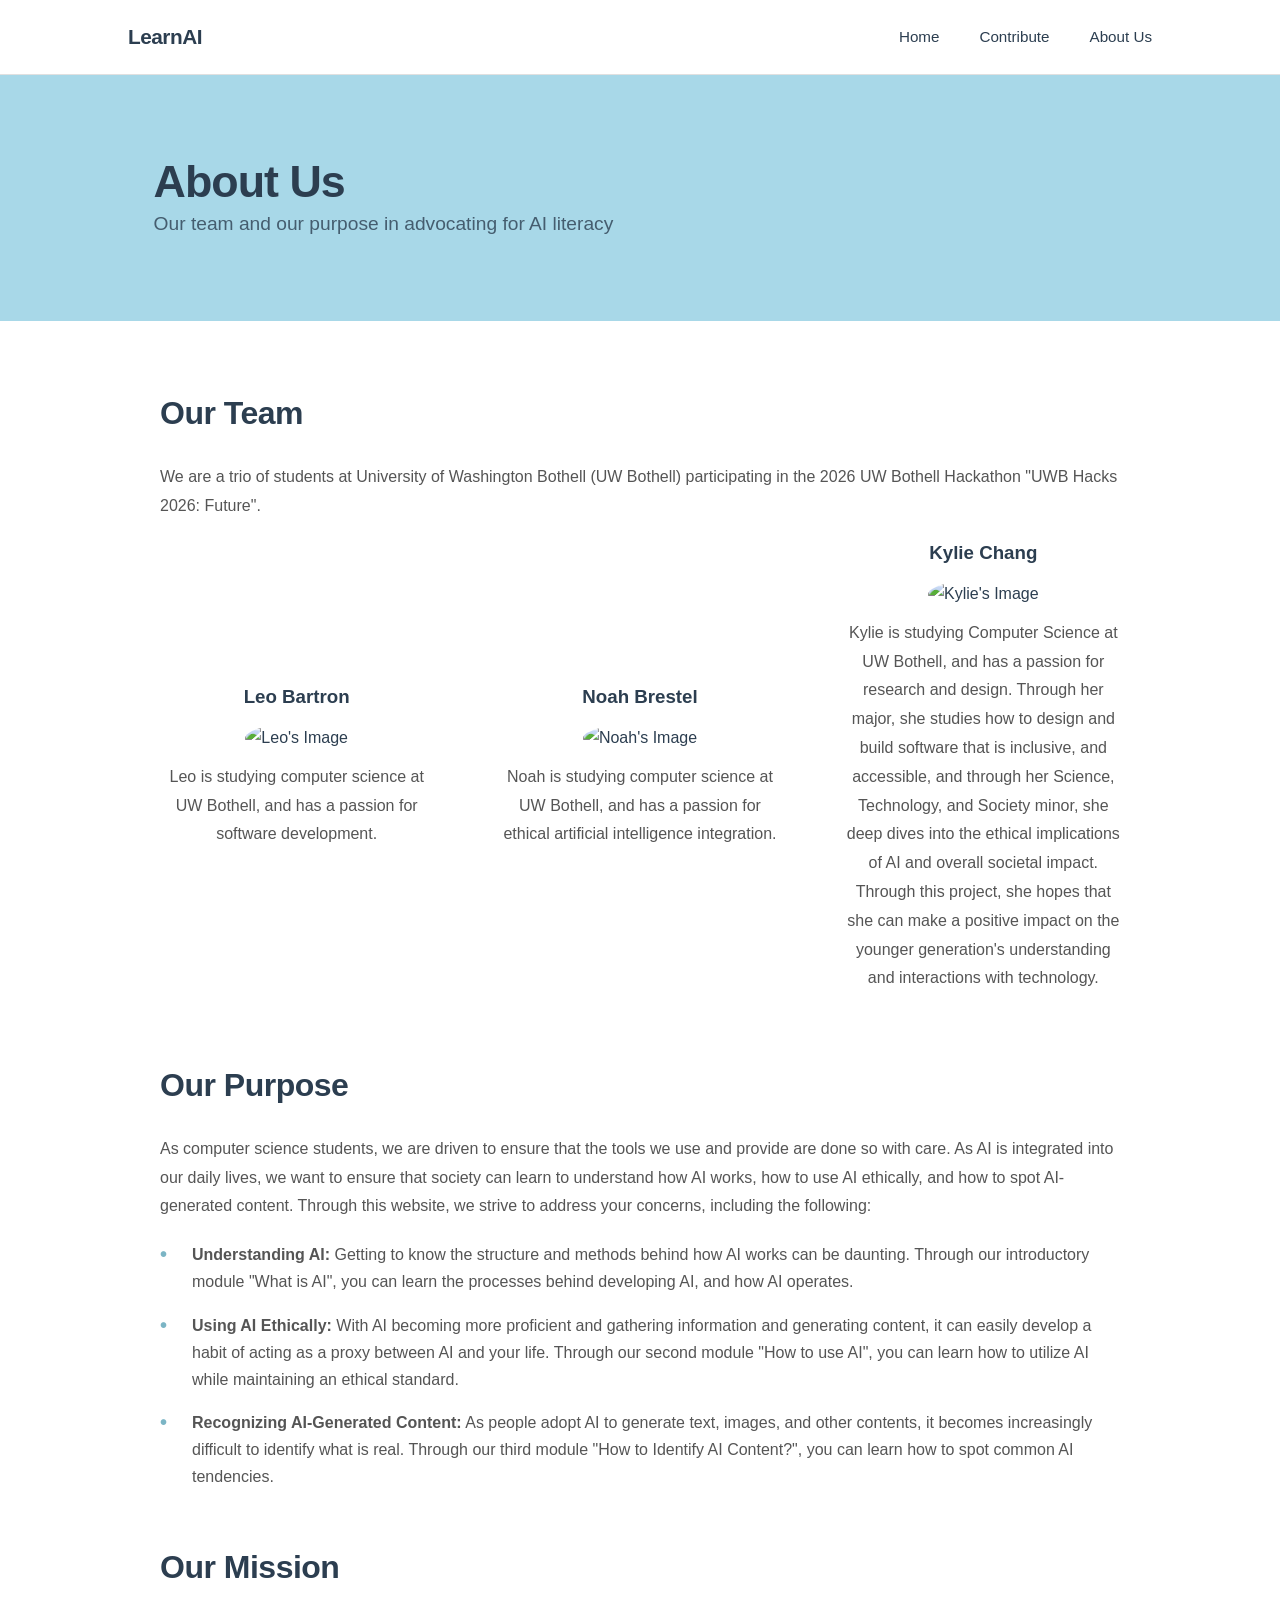
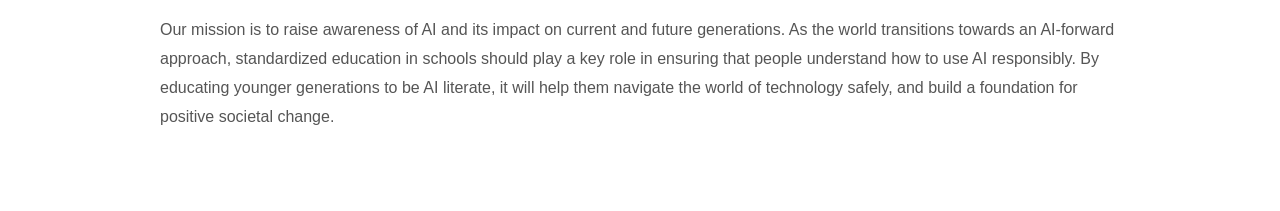
==== aboutus.html @ 5545a510 "set photo back to a circle" ====
<!DOCTYPE html>
<html lang="en">

<head>
    <meta charset="UTF-8">
    <meta name="viewport" content="width=device-width, initial-scale=1.0">
    <title>LearnAI | About Us</title>
    <link rel="icon" type="image/x-icon" href="/images/favicon.ico">
    <link rel="stylesheet" href="styles.css">
</head>

<body>
    <nav class="navbar">
        <div class="nav-content">
            <div class="logo">LearnAI</div>
            <ul class="nav-links">
                <li><a href="index.html">Home</a></li>
                <li><a href="contribute.html">Contribute</a></li>
                <li><a href="aboutus.html">About Us</a></li>
            </ul>
        </div>
    </nav>

    <header class="hero">
        <div class="hero-content">
            <h1>About Us</h1>
            <p>Our team and our purpose in advocating for AI literacy</p>
        </div>
    </header>

    <main class="content-wrapper">
        <article class="article-content">
            <section class="module-section" id="team">
                <h2>Our Team</h2>
                <p>We are a trio of students at University of Washington Bothell (UW Bothell) participating in the 2026
                    UW Bothell Hackathon "UWB Hacks 2026: Future".</p>
                <div class="container">
                    <div class="column">
                        <h3>Leo Bartron</h3>
                        <img src="images/Leo.jpg" alt="Leo's Image" style="border-radius: 50%;">
                        <p>Leo is studying computer science at UW Bothell, and has a passion for software development.
                        </p>
                    </div>
                    <div class="column">
                        <h3>Noah Brestel</h3>
                        <img src="images/Noah.jpg" alt="Noah's Image" style="border-radius: 50%;">
                        <p>Noah is studying computer science at UW Bothell, and has a passion for ethical artificial
                            intelligence integration.</p>
                    </div>
                    <div class="column">
                        <h3>Kylie Chang</h3>
                        <img src="images/Kylie.jpg" alt="Kylie's Image" style="border-radius: 50%;">
                        <p>Kylie is studying Computer Science at UW Bothell, and has a passion for research and design. Through
                            her major, she studies how to design and build software that is inclusive, and accessible, and 
                            through her Science, Technology, and Society minor, she deep dives into the ethical implications of AI
                            and overall societal impact. Through this project, she hopes that she can make a positive impact on
                            the younger generation's understanding and interactions with technology.</p>
                    </div>
                </div>
            </section>

            <section class="module-section" id="purpose">
                <h2>Our Purpose</h2>
                <p>As computer science students, we are driven to ensure that the tools we use and provide are done so
                    with care. As AI is integrated into our daily lives, we want to ensure that society can learn to
                    understand how AI works, how to use AI ethically, and how to spot AI-generated content. Through this
                    website, we strive to address your concerns, including the following:</p>
                <ul class="section-bullets">
                    <li><strong>Understanding AI:</strong> Getting to know the structure and methods behind how AI works
                        can be daunting. Through our introductory module "What is AI", you can learn the processes
                        behind developing AI, and how AI operates.</li>
                    <li><strong>Using AI Ethically:</strong> With AI becoming more proficient and gathering information
                        and generating content, it can easily develop a habit of acting as a proxy between AI and your
                        life. Through our second module "How to use AI", you can learn how to utilize AI while
                        maintaining an ethical standard.</li>
                    <li><strong>Recognizing AI-Generated Content:</strong> As people adopt AI to generate text, images,
                        and other contents, it becomes increasingly difficult to identify what is real. Through our
                        third module "How to Identify AI Content?", you can learn how to spot common AI tendencies.</li>
                </ul>
            </section>

            <section class="module-section" id="mission">
                <h2>Our Mission</h2>
                <p>Our mission is to raise awareness of AI and its impact on current and future generations. As the world transitions 
                    towards an AI-forward approach, standardized education in schools should play a key role in ensuring that people understand how to use AI responsibly. By educating 
                    younger generations to be AI literate, it will help them navigate the world of technology safely, and build a foundation for positive societal change.</p>
            </section>

        </article>
    </main>
</body>

</html>
---- styles.css ----
/* CSS Variables - Color Scheme */
:root {
    --pastel-blue: #a8d8e8;
    --pastel-green: #a8e8d8;
    --pastel-purple: #d4a8e8;
    --vibrant-purple: #c37bdb;
    --white: #ffffff;
    --dark-text: #2c3e50;
    --light-gray: #f5f5f5;
    --border-color: #e0e0e0;
    --accent-blue: #7bb5d1;
    --accent-green: #7bb5c5;
}

/* Global Styles */
* {
    margin: 0;
    padding: 0;
    box-sizing: border-box;
}

html {
    scroll-behavior: smooth;
    font-size: 16px;
}

body {
    font-family: -apple-system, BlinkMacSystemFont, 'Segoe UI', Roboto, 'Helvetica Neue', Arial, sans-serif;
    line-height: 1.7;
    color: var(--dark-text);
    background-color: var(--white);
    min-height: 100vh;
}

/* Navigation Bar */
.navbar {
    background-color: var(--white);
    border-bottom: 1px solid var(--border-color);
    position: sticky;
    top: 0;
    z-index: 100;
}

.nav-content {
    max-width: 100%;
    width: 80%;
    margin: 0 auto;
    padding: 1.2rem 0;
    display: flex;
    justify-content: space-between;
    align-items: center;
    gap: 2rem;
}

.logo {
    font-size: 1.3rem;
    font-weight: 700;
    color: var(--dark-text);
    letter-spacing: -0.5px;
    white-space: nowrap;
    flex-shrink: 0;
}

.nav-links {
    display: flex;
    list-style: none;
    gap: 2.5rem;
    flex-wrap: wrap;
    justify-content: flex-end;
}

.nav-links a {
    text-decoration: none;
    color: var(--dark-text);
    font-weight: 500;
    font-size: 0.95rem;
    transition: color 0.2s ease;
    padding-bottom: 0.5rem;
}

.nav-links a:hover,
.nav-links a:focus {
    color: var(--accent-blue);
    outline: none;
}

.nav-links a.active {
    color: var(--accent-blue);
    /*border-bottom: 2px solid var(--accent-blue);*/
}

/* Hero Section */
.hero {
    background-color: var(--pastel-blue);
    padding: 5rem 12%;
    text-align: left;
    width: 100%;
}

.hero-content h1 {
    font-size: 2.8rem;
    font-weight: 700;
    letter-spacing: -1px;
    line-height: 1.2;
}

.hero-content p {
    font-size: 1.2rem;
    color: rgba(44, 62, 80, 0.8);
    max-width: 600px;
}

.module-hero {
    background-color: var(--pastel-blue);
    padding: 6rem 14rem;
    width: 100%;
    margin: 0 auto;
}

.module-hero-content {
    max-width: 100%;
    text-align: left;
}

.module-hero-content h1 {
    font-size: 2.5rem;
    margin-bottom: 0.5rem;
    font-weight: 700;
    letter-spacing: -1px;
}

.module-hero-content p {
    font-size: 1.1rem;
    color: rgba(44, 62, 80, 0.8);
}

/* Content Wrapper */
.content-wrapper {
    max-width: 100%;
    width: 80%;
    margin: 0 auto;
    padding: 2rem;
}

.article-content {
    line-height: 1.8;
}

/* Module Sections */
.module-section {
    margin-bottom: 3rem;
}

.module-section h2 {
    font-size: 2rem;
    margin-bottom: 1.25rem;
    margin-top: 2rem;
    font-weight: 700;
    color: var(--dark-text);
    letter-spacing: -0.5px;
}

.module-section p {
    font-size: 1rem;
    color: #555;
    margin-bottom: 1rem;
}

.subsection-title {
    font-size: 1.3rem;
    font-weight: 600;
    margin-top: 1.5rem;
    margin-bottom: 1rem;
    color: var(--dark-text);
}

/* Bullet Lists */
.section-bullets {
    list-style: none;
    margin: 1.25rem 0;
    padding-left: 0;
}

.section-bullets li {
    margin-bottom: 1rem;
    padding-left: 2rem;
    position: relative;
    color: #555;
    line-height: 1.7;
}

.section-bullets li::before {
    content: "•";
    position: absolute;
    left: 0;
    top: 0.2rem;
    color: var(--accent-green);
    font-weight: bold;
    font-size: 1.25rem;
    line-height: 1;
}

/* Landing Page - Introduction Section */
.introduction-section {
    margin-bottom: 2rem;
}

.introduction-section h2 {
    font-size: 2rem;
    font-weight: 700;
}

/* Landing Page - Modules Section */
.modules-section {
    margin-bottom: 2rem;
}

.modules-section h2 {
    font-size: 2rem;
    margin-bottom: 2rem;
    font-weight: 700;
}

.module-table {
    border: none;
    border-radius: 0;
    overflow: visible;
    display: flex;
    flex-direction: column;
    gap: 1rem;
}

.module-row {
    border-bottom: none;
    border: 1px solid var(--border-color);
    border-radius: 4px;
    overflow: hidden;
}

.module-row:last-child {
    border-bottom: 1px solid var(--border-color);
}

.module-toggle {
    width: 100%;
    padding: 1.5rem 2rem;
    background-color: var(--white);
    border: none;
    cursor: pointer;
    display: flex;
    justify-content: space-between;
    align-items: center;
    transition: background-color 0.2s ease;
    font-size: 1rem;
    text-align: left;
}

.module-toggle:hover {
    background-color: var(--light-gray);
}

.module-toggle:focus {
    outline: 2px solid var(--accent-blue);
    outline-offset: -2px;
}

.module-title {
    color: var(--dark-text);
    font-size: 1.25rem;
    font-weight: 600;
    text-decoration: none;
    transition: color 0.2s ease;
}

.module-toggle:hover .module-title {
    color: var(--accent-blue);
}

.module-toggle:focus .module-title {
    color: var(--accent-blue);
}

.toggle-icon {
    font-size: 1.5rem;
    font-weight: bold;
    color: var(--accent-blue);
    flex-shrink: 0;
    margin-left: 1rem;
}

.module-content {
    max-height: 0;
    overflow: hidden;
    transition: max-height 0.3s ease;
    background-color: var(--light-gray);
}

.module-content.active {
    max-height: 300px;
    padding: 1.5rem 2rem;
}

.module-content ul {
    list-style: none;
    padding-left: 0;
    margin: 0;
}

.module-content li {
    margin-bottom: 0.75rem;
    padding-left: 1.5rem;
    position: relative;
}

.module-content li:before {
    content: "→";
    position: absolute;
    left: 0;
    color: var(--vibrant-purple);
    font-weight: bold;
}

.module-content a {
    color: var(--vibrant-purple);
    text-decoration: none;
    font-weight: 500;
}

.module-content a:hover {
    text-decoration: underline;
}

/* Landing Page - Why Section */
.why-section {
    margin-bottom: 2rem;
}

.why-section h2 {
    font-size: 2rem;
    font-weight: 700;
}


.container {
    display: flex;
    /* For segmenting columns. */
    flex-wrap: wrap;
    /* To accomodate smaller screens. */
    gap: 70px;
    /* Column gap width. */
    align-items: center;
}

.column {
    flex: 1;
    /* Setting indiivudal column width to be equal. */
    min-width: 250px;
    /* Smaller screen threshold. */
    text-align: center;
    /* Centering text in each column. */
}

.column img {
    width: 60%;
    /* Fitting image to prevent overflowing. */
    height: auto;
    /* Free aspect control based on width. */
    margin: 10px;
    /* Reducing cluttering around images. */
}

/* Navigation Section */
.navigation-section {
    display: flex;
    gap: 2rem;
    margin-top: 3rem;
    padding-top: 2rem;
    border-top: 1px solid var(--border-color);
}

.nav-link {
    flex: 1;
    padding: 0.75rem 1.5rem;
    text-decoration: none;
    font-weight: 600;
    border-radius: 4px;
    text-align: center;
    transition: all 0.2s ease;
    display: block;
}

.nav-link.nav-prev,
.nav-link.nav-next {
    background-color: var(--pastel-purple);
    color: var(--dark-text);
    border: 1px solid var(--pastel-purple);
}

.nav-link.nav-prev:hover,
.nav-link.nav-next:hover {
    background-color: var(--pastel-purple);
    color: var(--white);
    opacity: 0.9;
}

/* Knowledge Boxes */
.knowledge-box {
    background-color: var(--light-gray);
    padding: 1.5rem;
    margin-bottom: 1.5rem;
    border-left: 4px solid var(--accent-green);
    border-radius: 2px;
}

.knowledge-box h3 {
    font-size: 1.15rem;
    font-weight: 600;
    margin-bottom: 0.75rem;
    color: var(--dark-text);
}

.knowledge-box p {
    margin-bottom: 1rem;
}

.example-content {
    background-color: var(--white);
    padding: 1.25rem;
    border: 1px solid var(--border-color);
    border-radius: 2px;
    margin: 1rem 0;
    font-style: italic;
    color: #666;
}

/* Footer */
.footer {
    display: none;
}

/* Contact Page Styles */
.contact-box {
    background-color: var(--light-gray);
    padding: 1.5rem;
    margin-bottom: 1.5rem;
    border-left: 4px solid var(--accent-green);
    border-radius: 2px;
}

.contact-box h3 {
    font-size: 1.15rem;
    font-weight: 600;
    margin-bottom: 0.75rem;
    color: var(--dark-text);
}

.contact-box p {
    margin-bottom: 0.5rem;
}

.email-link,
.contact-box a {
    color: var(--accent-blue);
    text-decoration: none;
    font-weight: 500;
    transition: color 0.2s ease;
}

.email-link:hover,
.contact-box a:hover {
    color: var(--accent-green);
    text-decoration: underline;
}

.email-link:focus,
.contact-box a:focus {
    outline: 2px solid var(--accent-blue);
    outline-offset: 2px;
    border-radius: 2px;
}

.faq-item {
    margin-bottom: 2rem;
    padding-bottom: 1.5rem;
    border-bottom: 1px solid var(--border-color);
}

.faq-item:last-child {
    border-bottom: none;
}

.faq-item h3 {
    font-size: 1.1rem;
    font-weight: 600;
    margin-bottom: 0.75rem;
    color: var(--dark-text);
}

/* Responsive Design */
@media (max-width: 1024px) {

    .nav-content,
    .hero,
    .module-hero-content,
    .content-wrapper {
        width: 85%;
    }
}

@media (max-width: 768px) {
    html {
        font-size: 15px;
    }

    .nav-content {
        width: 90%;
        flex-direction: column;
        align-items: flex-start;
        gap: 1rem;
    }

    .nav-links {
        gap: 1.5rem;
        width: 100%;
    }

    .hero {
        width: 90%;
        padding: 3rem 1.5rem;
    }

    .hero-content h1 {
        font-size: 2rem;
    }

    .hero-content p {
        font-size: 1rem;
    }

    .module-hero {
        padding: 3rem 1.5rem;
    }

    .module-hero-content {
        width: 90%;
    }

    .module-hero-content h1 {
        font-size: 1.75rem;
    }

    .module-section h2 {
        font-size: 1.5rem;
    }

    .content-wrapper {
        width: 90%;
        padding: 1.5rem;
    }

    .module-toggle {
        padding: 1.25rem 1.5rem;
    }

    .module-toggle:focus {
        outline-width: 3px;
    }

    .module-content.active {
        max-height: 400px;
        padding: 1rem 1.5rem;
    }

    .navigation-section {
        flex-direction: column;
        gap: 1rem;
    }

    .nav-links a {
        font-size: 0.9rem;
    }
}

@media (max-width: 480px) {
    html {
        font-size: 14px;
    }

    .nav-content {
        width: 95%;
        padding: 1rem 0;
    }

    .logo {
        font-size: 1.1rem;
    }

    .nav-links {
        gap: 0.75rem;
        font-size: 0.85rem;
        flex-direction: column;
        width: 100%;
    }

    .hero {
        width: 95%;
        padding: 2rem 1rem;
    }

    .hero-content h1 {
        font-size: 1.5rem;
    }

    .hero-content p {
        font-size: 0.95rem;
    }

    .module-hero {
        padding: 2rem 1rem;
    }

    .module-hero-content {
        width: 95%;
    }

    .module-hero-content h1 {
        font-size: 1.5rem;
    }

    .module-section h2 {
        font-size: 1.25rem;
    }

    .subsection-title {
        font-size: 1.1rem;
    }

    .content-wrapper {
        width: 95%;
        padding: 1rem;
    }

    .module-toggle {
        padding: 1rem;
        font-size: 0.95rem;
    }

    .module-title {
        font-size: 1rem;
    }

    .toggle-icon {
        font-size: 1.25rem;
    }

    .section-bullets li {
        margin-bottom: 0.75rem;
        padding-left: 1.75rem;
    }

    .nav-link {
        padding: 0.6rem 1rem;
        font-size: 0.9rem;
    }

    .contact-box {
        padding: 1.25rem;
    }

    .faq-item {
        margin-bottom: 1.5rem;
        padding-bottom: 1rem;
    }
}

/* Print Styles */
@media print {

    .navbar,
    .footer,
    .navigation-section {
        display: none;
    }

    body {
        background-color: var(--white);
    }

    .module-section {
        page-break-inside: avoid;
    }

    .knowledge-box {
        page-break-inside: avoid;
    }
}
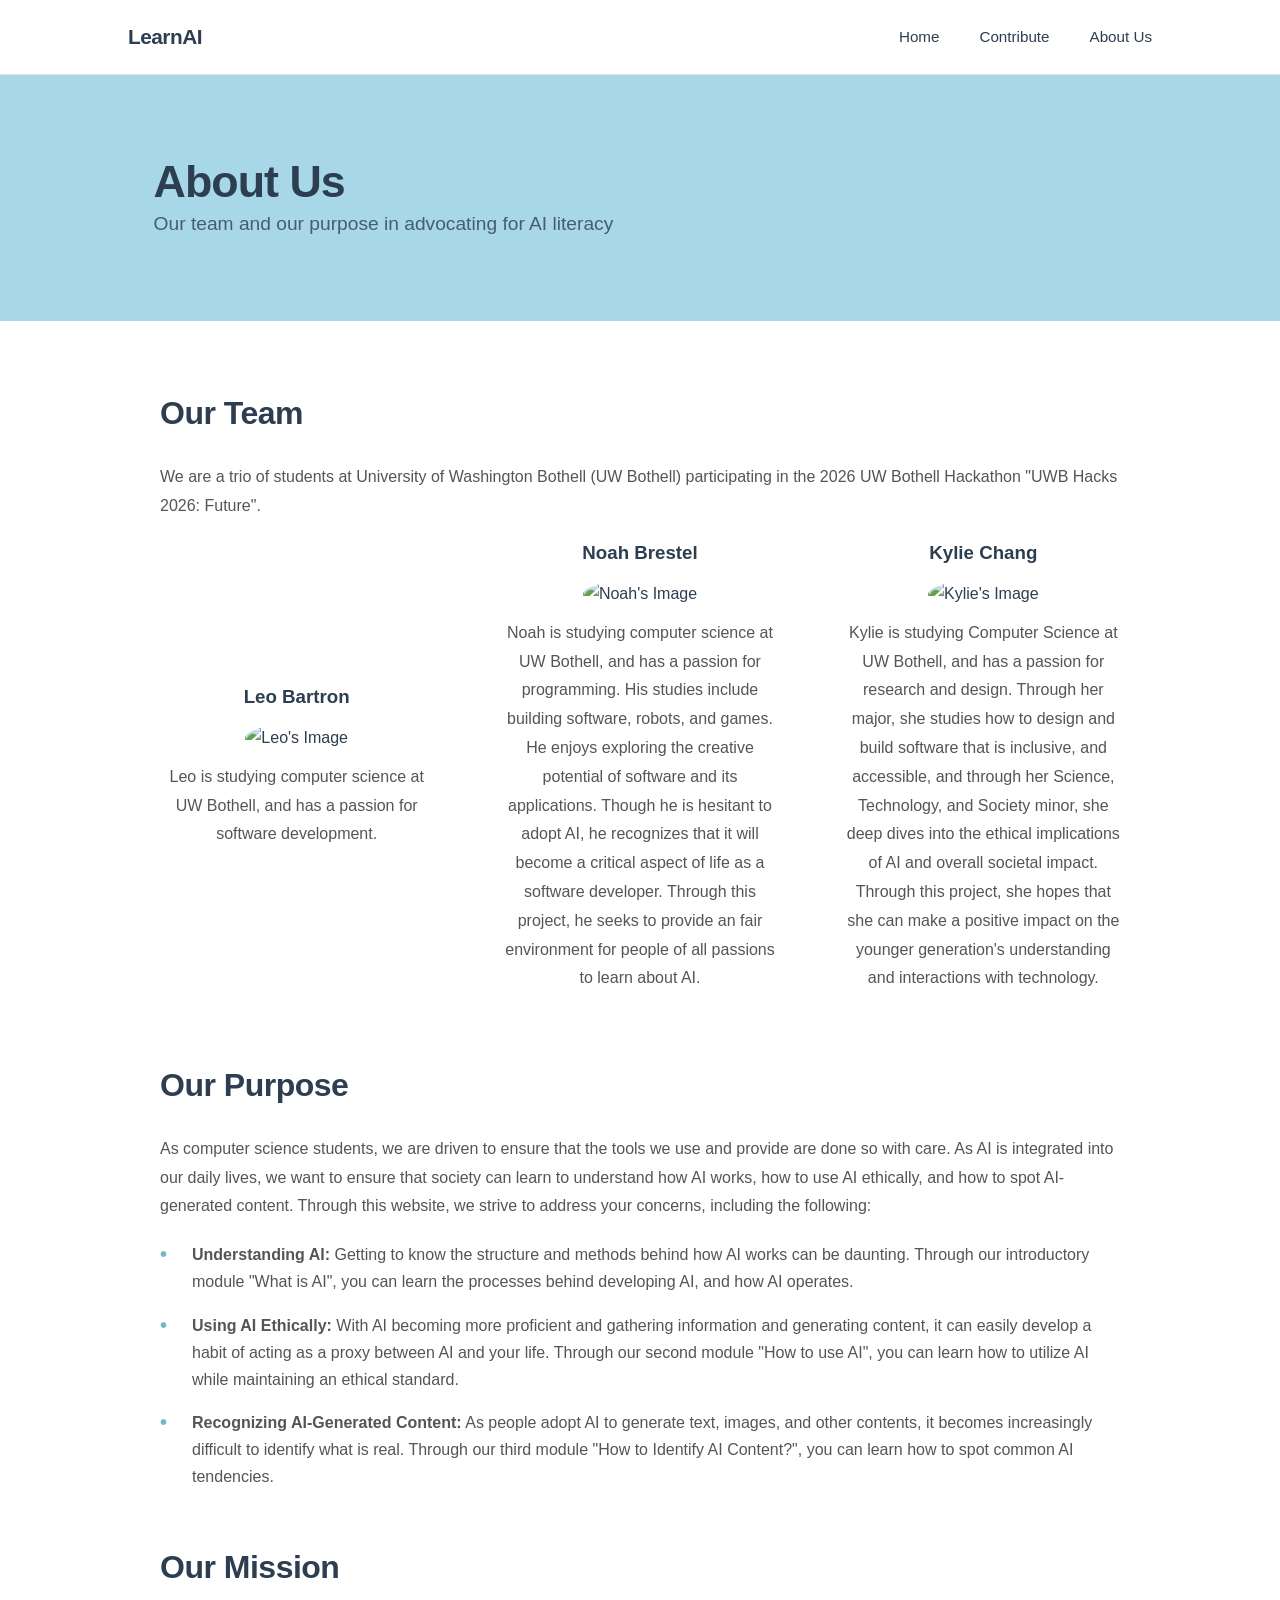
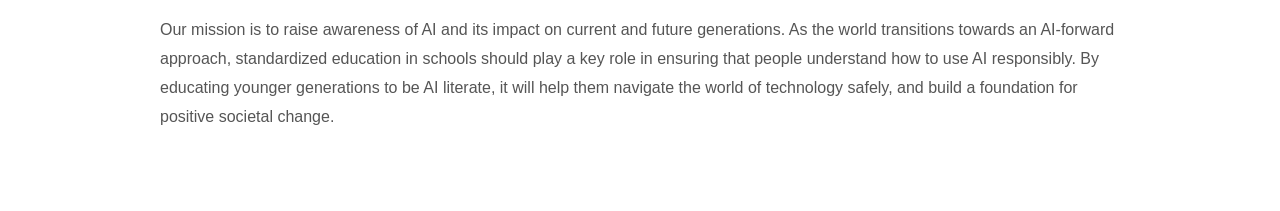
==== commit 6990a54c: "Updated "About Me" page" ====
--- a/aboutus.html
+++ b/aboutus.html
@@ -44,8 +44,11 @@
                     <div class="column">
                         <h3>Noah Brestel</h3>
                         <img src="images/Noah.jpg" alt="Noah's Image" style="border-radius: 50%;">
-                        <p>Noah is studying computer science at UW Bothell, and has a passion for ethical artificial
-                            intelligence integration.</p>
+                        <p>Noah is studying computer science at UW Bothell, and has a passion for programming. His studies include 
+                            building software, robots, and games. He enjoys exploring the creative potential of software and its 
+                            applications. Though he is hesitant to adopt AI, he recognizes that it will become a critical aspect of 
+                            life as a software developer. Through this project, he seeks to provide an fair environment for people 
+                            of all passions to learn about AI.</p>
                     </div>
                     <div class="column">
                         <h3>Kylie Chang</h3>
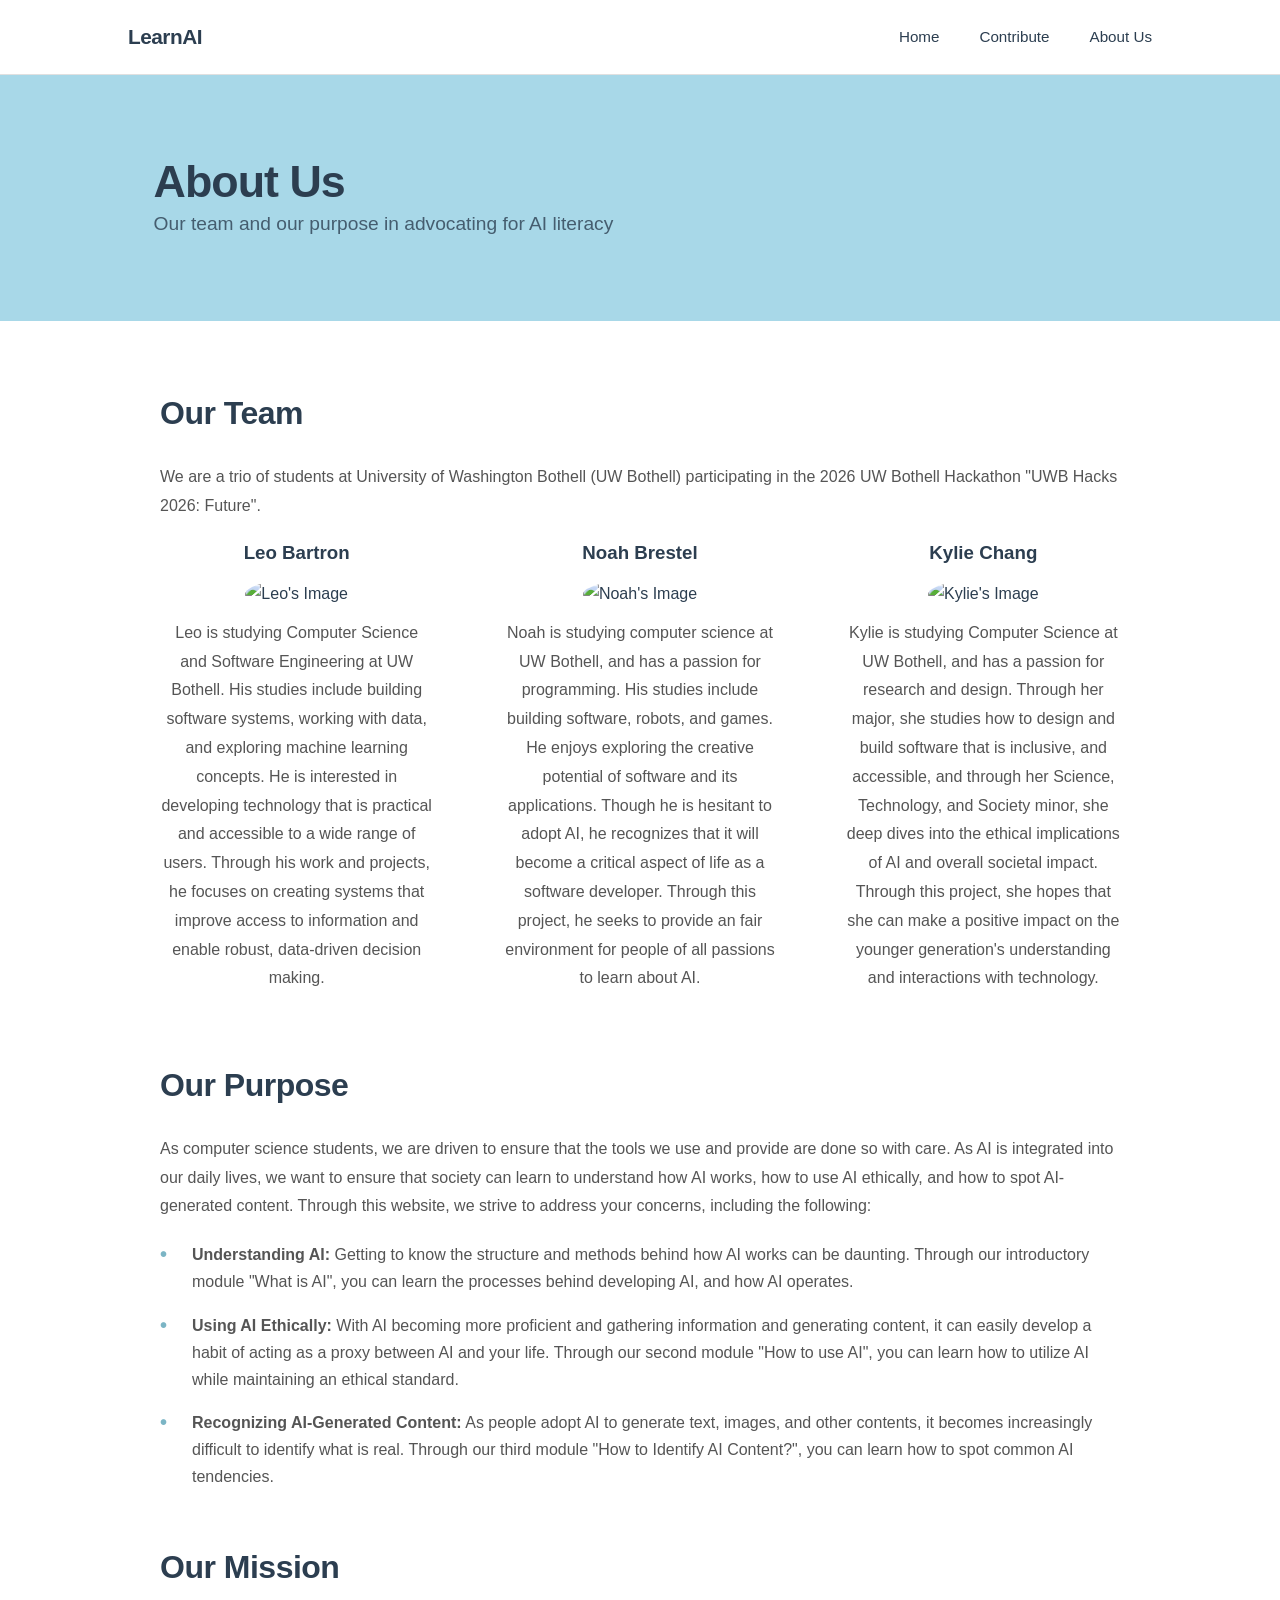
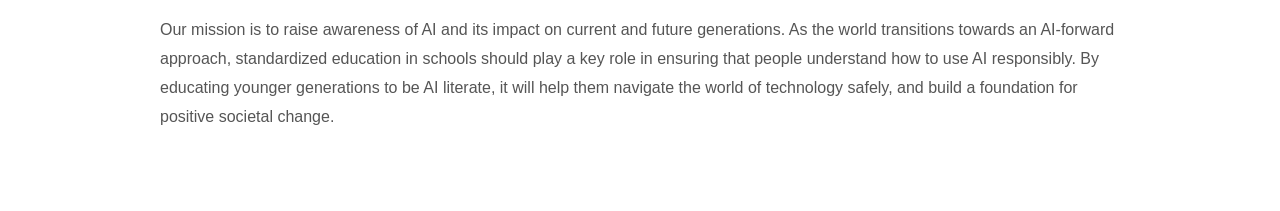
==== commit d482c134: "Updated Leo's bio" ====
--- a/aboutus.html
+++ b/aboutus.html
@@ -38,7 +38,10 @@
                     <div class="column">
                         <h3>Leo Bartron</h3>
                         <img src="images/Leo.jpg" alt="Leo's Image" style="border-radius: 50%;">
-                        <p>Leo is studying computer science at UW Bothell, and has a passion for software development.
+                        <p>Leo is studying Computer Science and Software Engineering at UW Bothell. His studies include building software 
+                            systems, working with data, and exploring machine learning concepts. He is interested in developing technology 
+                            that is practical and accessible to a wide range of users. Through his work and projects, he focuses on creating 
+                            systems that improve access to information and enable robust, data-driven decision making.
                         </p>
                     </div>
                     <div class="column">
--- a/styles.css
+++ b/styles.css
@@ -433,6 +433,287 @@
     color: #666;
 }
 
+/* Ethical Flashcards */
+.ethics-flashcards {
+    margin-top: 2rem;
+}
+
+.flashcard-shell {
+    background-color: var(--light-gray);
+    border: 1px solid var(--border-color);
+    border-left: 4px solid var(--accent-blue);
+    border-radius: 4px;
+    padding: 1.25rem;
+}
+
+.flashcard-progress {
+    font-weight: 600;
+    margin-bottom: 0.75rem;
+    color: var(--dark-text);
+}
+
+.flashcard-card {
+    background-color: var(--white);
+    border: 1px solid var(--border-color);
+    border-radius: 4px;
+    padding: 1rem;
+    margin-bottom: 0.75rem;
+    min-height: 160px;
+    display: flex;
+    align-items: center;
+    justify-content: center;
+}
+
+.flashcard-prompt {
+    margin: 0;
+    color: var(--dark-text);
+    text-align: center;
+    width: 100%;
+    font-size: 1.6rem !important;
+}
+
+.flashcard-actions {
+    display: flex;
+    gap: 0.75rem;
+    margin-bottom: 0.5rem;
+}
+
+.flashcard-btn {
+    border: 1px solid var(--border-color);
+    border-radius: 4px;
+    background-color: var(--white);
+    color: var(--dark-text);
+    padding: 0.85rem 1.25rem;
+    font-size: 1.05rem;
+    font-weight: 600;
+    flex: 1;
+    cursor: pointer;
+    transition: background-color 0.2s ease, border-color 0.2s ease;
+}
+
+.flashcard-btn:hover:not(:disabled) {
+    background-color: #eef7fb;
+    border-color: var(--accent-blue);
+}
+
+.flashcard-btn:focus-visible,
+.flashcard-next:focus-visible,
+.flashcard-restart:focus-visible {
+    outline: 2px solid var(--accent-blue);
+    outline-offset: 2px;
+}
+
+.flashcard-btn:disabled,
+.flashcard-next:disabled {
+    opacity: 0.65;
+    cursor: not-allowed;
+}
+
+.flashcard-feedback {
+    min-height: 0;
+    margin: 0;
+    padding: 0;
+    border-radius: 4px;
+    border: none;
+}
+
+.flashcard-feedback:not(:empty) {
+    margin: 0.5rem 0;
+    padding: 0.75rem;
+    border: 1px solid transparent;
+}
+
+.flashcard-feedback-correct {
+    background-color: #e9f8f3;
+    border-color: #bce7d7;
+    color: #1d6650;
+}
+
+.flashcard-feedback-incorrect {
+    background-color: #fff2f0;
+    border-color: #f4c7c3;
+    color: #8a2f2a;
+}
+
+.flashcard-controls {
+    display: flex;
+    justify-content: flex-end;
+    margin-top: 0.25rem;
+}
+
+.flashcard-next,
+.flashcard-restart {
+    border: 1px solid var(--pastel-purple);
+    cursor: pointer;
+}
+
+.flashcard-summary {
+    margin-top: 0.75rem;
+    padding-top: 0.75rem;
+    border-top: 1px solid var(--border-color);
+}
+
+.flashcard-summary h4 {
+    margin-bottom: 0.5rem;
+}
+
+.flashcard-summary p {
+    margin-bottom: 1rem;
+}
+
+.is-hidden {
+    display: none;
+}
+
+/* Pipeline Order Checkpoint */
+.pipeline-checkpoint {
+    margin-top: 2rem;
+}
+
+.pipeline-checkpoint-shell {
+    border-left-color: var(--accent-blue);
+}
+
+.pipeline-bank {
+    display: flex;
+    flex-wrap: wrap;
+    gap: 0.65rem;
+    margin-bottom: 1rem;
+    padding: 0.4rem;
+    border: 1px dashed transparent;
+    border-radius: 4px;
+    transition: border-color 0.2s ease, background-color 0.2s ease;
+}
+
+.pipeline-bank-dragover {
+    border-color: var(--accent-blue);
+    background-color: #f4fbff;
+}
+
+.pipeline-step {
+    border: 1px solid var(--border-color);
+    background-color: var(--white);
+    color: var(--dark-text);
+    border-radius: 4px;
+    padding: 0.75rem 0.9rem;
+    font-size: 1rem;
+    font-weight: 600;
+    cursor: grab;
+    transition: background-color 0.2s ease, border-color 0.2s ease;
+    width: 100%;
+    text-align: left;
+    position: relative;
+    padding-left: 2rem;
+    transition: transform 0.18s ease, box-shadow 0.18s ease, background-color 0.2s ease, border-color 0.2s ease;
+}
+
+.pipeline-step:active {
+    cursor: grabbing;
+}
+
+.pipeline-step::before,
+.pipeline-slot-filled::before {
+    content: "::";
+    position: absolute;
+    left: 0.75rem;
+    top: 50%;
+    transform: translateY(-50%);
+    color: #8aa5b5;
+    letter-spacing: 1px;
+    font-weight: 700;
+}
+
+.pipeline-step:hover:not(:disabled) {
+    background-color: #eaf6ff;
+    border-color: var(--accent-blue);
+}
+
+.pipeline-step:focus-visible {
+    outline: 2px solid var(--accent-blue);
+    outline-offset: 2px;
+}
+
+.pipeline-step-used,
+.pipeline-step:disabled {
+    opacity: 0.65;
+    cursor: not-allowed;
+}
+
+.pipeline-sequence-wrap h4 {
+    display: none;
+}
+
+.pipeline-sequence-wrap.flashcard-card {
+    display: block;
+    min-height: 0;
+    align-items: stretch;
+    justify-content: flex-start;
+    padding: 1rem;
+}
+
+.pipeline-sequence {
+    margin: 0;
+    padding-left: 0;
+    display: grid;
+    gap: 0.65rem;
+    list-style: none;
+}
+
+.pipeline-slot {
+    border: 1px solid var(--border-color);
+    border-radius: 4px;
+    padding: 0.85rem 1rem;
+    background-color: var(--white);
+    min-height: 44px;
+    cursor: default;
+    transition: transform 0.18s ease, box-shadow 0.18s ease, border-color 0.2s ease, background-color 0.2s ease;
+}
+
+.pipeline-slot-empty {
+    color: #74838f;
+    font-style: italic;
+}
+
+.pipeline-slot-filled {
+    border-style: solid;
+    border-color: #bcded0;
+    color: var(--dark-text);
+    font-style: normal;
+    cursor: grab;
+    position: relative;
+    padding-left: 2rem;
+}
+
+.pipeline-slot-filled:active {
+    cursor: grabbing;
+}
+
+.pipeline-slot-dragover {
+    border-color: var(--accent-blue);
+    background-color: #eef7fb;
+}
+
+.pipeline-dragging {
+    opacity: 0.85;
+    transform: translateY(-2px) scale(1.01);
+    box-shadow: 0 8px 18px rgba(44, 62, 80, 0.14);
+}
+
+.pipeline-controls {
+    margin-top: 1rem;
+    margin-bottom: 0.5rem;
+}
+
+.pipeline-feedback {
+    margin-top: 0.5rem;
+}
+
+.pipeline-feedback-hint {
+    background-color: #eef7fb;
+    border-color: #c9dfec;
+    color: #315768;
+}
+
 /* Footer */
 .footer {
     display: none;
@@ -579,6 +860,29 @@
     .nav-links a {
         font-size: 0.9rem;
     }
+
+    .flashcard-actions {
+        flex-direction: column;
+    }
+
+    .flashcard-btn,
+    .flashcard-next,
+    .flashcard-restart {
+        width: 100%;
+    }
+
+    .flashcard-controls {
+        justify-content: stretch;
+        margin-top: 0.35rem;
+    }
+
+    .pipeline-controls {
+        flex-direction: column;
+    }
+
+    .pipeline-step {
+        min-height: 44px;
+    }
 }
 
 @media (max-width: 480px) {
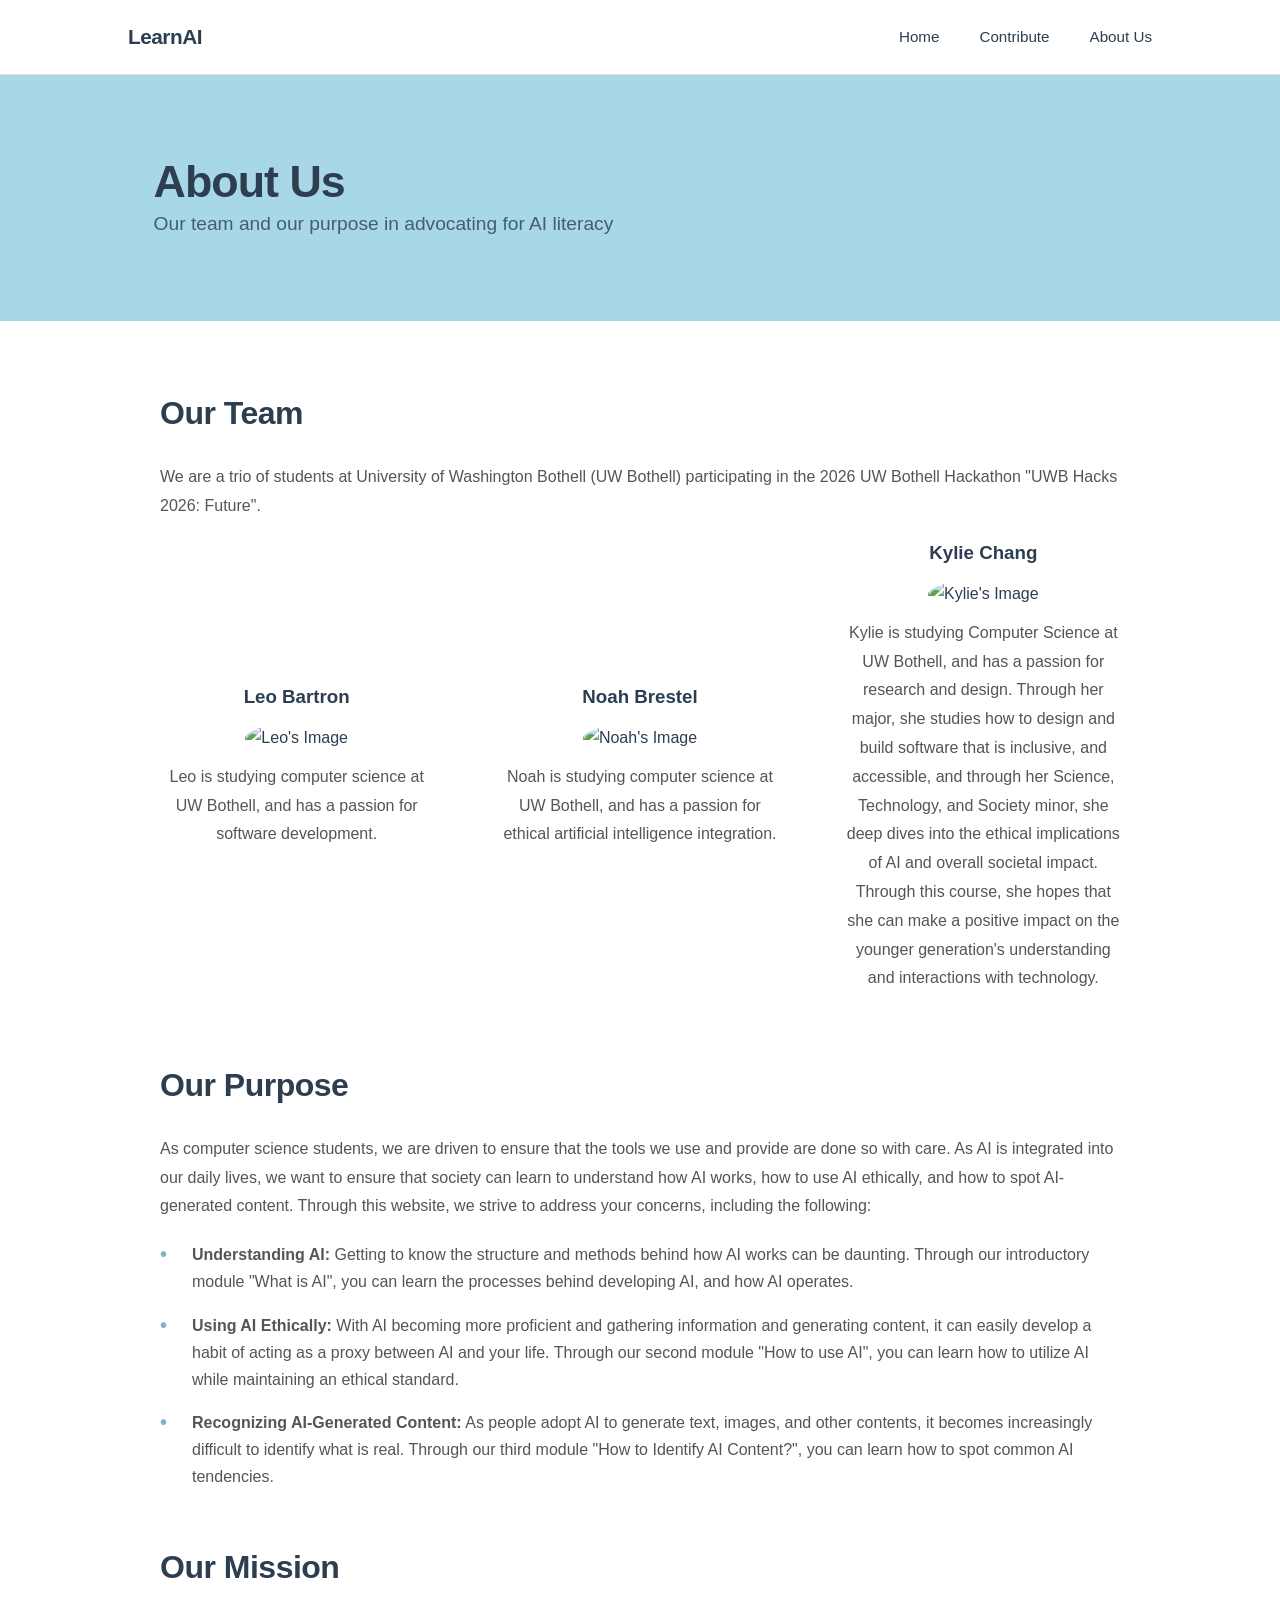
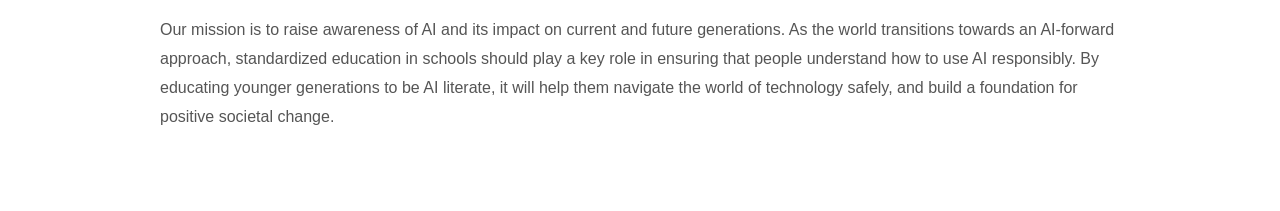
==== commit efdf2684: "Module 3 finished" ====
--- a/aboutus.html
+++ b/aboutus.html
@@ -38,20 +38,14 @@
                     <div class="column">
                         <h3>Leo Bartron</h3>
                         <img src="images/Leo.jpg" alt="Leo's Image" style="border-radius: 50%;">
-                        <p>Leo is studying Computer Science and Software Engineering at UW Bothell. His studies include building software 
-                            systems, working with data, and exploring machine learning concepts. He is interested in developing technology 
-                            that is practical and accessible to a wide range of users. Through his work and projects, he focuses on creating 
-                            systems that improve access to information and enable robust, data-driven decision making.
+                        <p>Leo is studying computer science at UW Bothell, and has a passion for software development.
                         </p>
                     </div>
                     <div class="column">
                         <h3>Noah Brestel</h3>
                         <img src="images/Noah.jpg" alt="Noah's Image" style="border-radius: 50%;">
-                        <p>Noah is studying computer science at UW Bothell, and has a passion for programming. His studies include 
-                            building software, robots, and games. He enjoys exploring the creative potential of software and its 
-                            applications. Though he is hesitant to adopt AI, he recognizes that it will become a critical aspect of 
-                            life as a software developer. Through this project, he seeks to provide an fair environment for people 
-                            of all passions to learn about AI.</p>
+                        <p>Noah is studying computer science at UW Bothell, and has a passion for ethical artificial
+                            intelligence integration.</p>
                     </div>
                     <div class="column">
                         <h3>Kylie Chang</h3>
@@ -59,7 +53,7 @@
                         <p>Kylie is studying Computer Science at UW Bothell, and has a passion for research and design. Through
                             her major, she studies how to design and build software that is inclusive, and accessible, and 
                             through her Science, Technology, and Society minor, she deep dives into the ethical implications of AI
-                            and overall societal impact. Through this project, she hopes that she can make a positive impact on
+                            and overall societal impact. Through this course, she hopes that she can make a positive impact on
                             the younger generation's understanding and interactions with technology.</p>
                     </div>
                 </div>
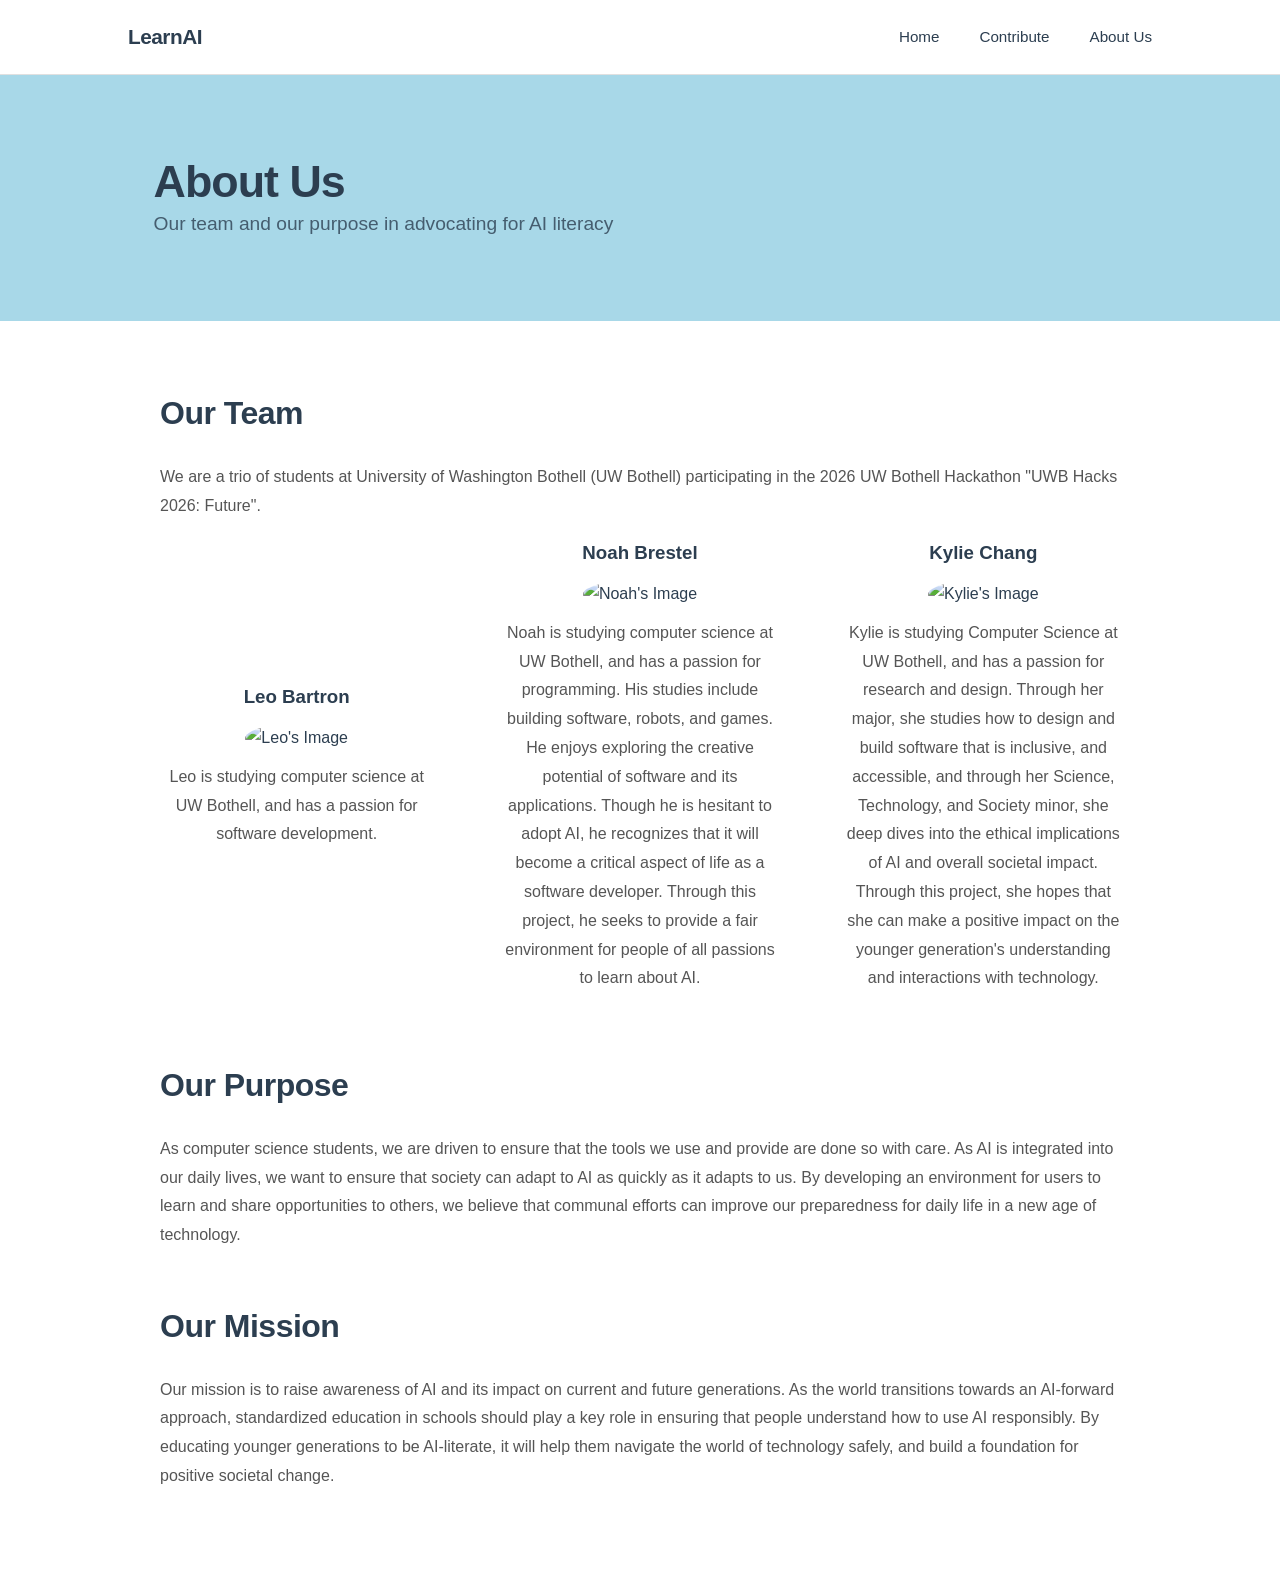
==== commit a2290429: "Sneaking in mission statement changes." ====
--- a/aboutus.html
+++ b/aboutus.html
@@ -44,8 +44,11 @@
                     <div class="column">
                         <h3>Noah Brestel</h3>
                         <img src="images/Noah.jpg" alt="Noah's Image" style="border-radius: 50%;">
-                        <p>Noah is studying computer science at UW Bothell, and has a passion for ethical artificial
-                            intelligence integration.</p>
+                        <p>Noah is studying computer science at UW Bothell, and has a passion for programming. His studies include 
+                            building software, robots, and games. He enjoys exploring the creative potential of software and its 
+                            applications. Though he is hesitant to adopt AI, he recognizes that it will become a critical aspect of 
+                            life as a software developer. Through this project, he seeks to provide a fair environment for people 
+                            of all passions to learn about AI.</p>
                     </div>
                     <div class="column">
                         <h3>Kylie Chang</h3>
@@ -53,7 +56,7 @@
                         <p>Kylie is studying Computer Science at UW Bothell, and has a passion for research and design. Through
                             her major, she studies how to design and build software that is inclusive, and accessible, and 
                             through her Science, Technology, and Society minor, she deep dives into the ethical implications of AI
-                            and overall societal impact. Through this course, she hopes that she can make a positive impact on
+                            and overall societal impact. Through this project, she hopes that she can make a positive impact on
                             the younger generation's understanding and interactions with technology.</p>
                     </div>
                 </div>
@@ -62,28 +65,20 @@
             <section class="module-section" id="purpose">
                 <h2>Our Purpose</h2>
                 <p>As computer science students, we are driven to ensure that the tools we use and provide are done so
-                    with care. As AI is integrated into our daily lives, we want to ensure that society can learn to
-                    understand how AI works, how to use AI ethically, and how to spot AI-generated content. Through this
-                    website, we strive to address your concerns, including the following:</p>
-                <ul class="section-bullets">
-                    <li><strong>Understanding AI:</strong> Getting to know the structure and methods behind how AI works
-                        can be daunting. Through our introductory module "What is AI", you can learn the processes
-                        behind developing AI, and how AI operates.</li>
-                    <li><strong>Using AI Ethically:</strong> With AI becoming more proficient and gathering information
-                        and generating content, it can easily develop a habit of acting as a proxy between AI and your
-                        life. Through our second module "How to use AI", you can learn how to utilize AI while
-                        maintaining an ethical standard.</li>
-                    <li><strong>Recognizing AI-Generated Content:</strong> As people adopt AI to generate text, images,
-                        and other contents, it becomes increasingly difficult to identify what is real. Through our
-                        third module "How to Identify AI Content?", you can learn how to spot common AI tendencies.</li>
+                    with care. As AI is integrated into our daily lives, we want to ensure that society can adapt to AI
+                    as quickly as it adapts to us. By developing an environment for users to learn and share opportunities
+                    to others, we believe that communal efforts can improve our preparedness for daily life in a new age of
+                    technology.
                 </ul>
             </section>
 
             <section class="module-section" id="mission">
                 <h2>Our Mission</h2>
-                <p>Our mission is to raise awareness of AI and its impact on current and future generations. As the world transitions 
-                    towards an AI-forward approach, standardized education in schools should play a key role in ensuring that people understand how to use AI responsibly. By educating 
-                    younger generations to be AI literate, it will help them navigate the world of technology safely, and build a foundation for positive societal change.</p>
+                <p>Our mission is to raise awareness of AI and its impact on current and future generations. As the world 
+                    transitions towards an AI-forward approach, standardized education in schools should play a key role in 
+                    ensuring that people understand how to use AI responsibly. By educating younger generations to be 
+                    AI-literate, it will help them navigate the world of technology safely, and build a foundation for 
+                    positive societal change.</p>
             </section>
 
         </article>
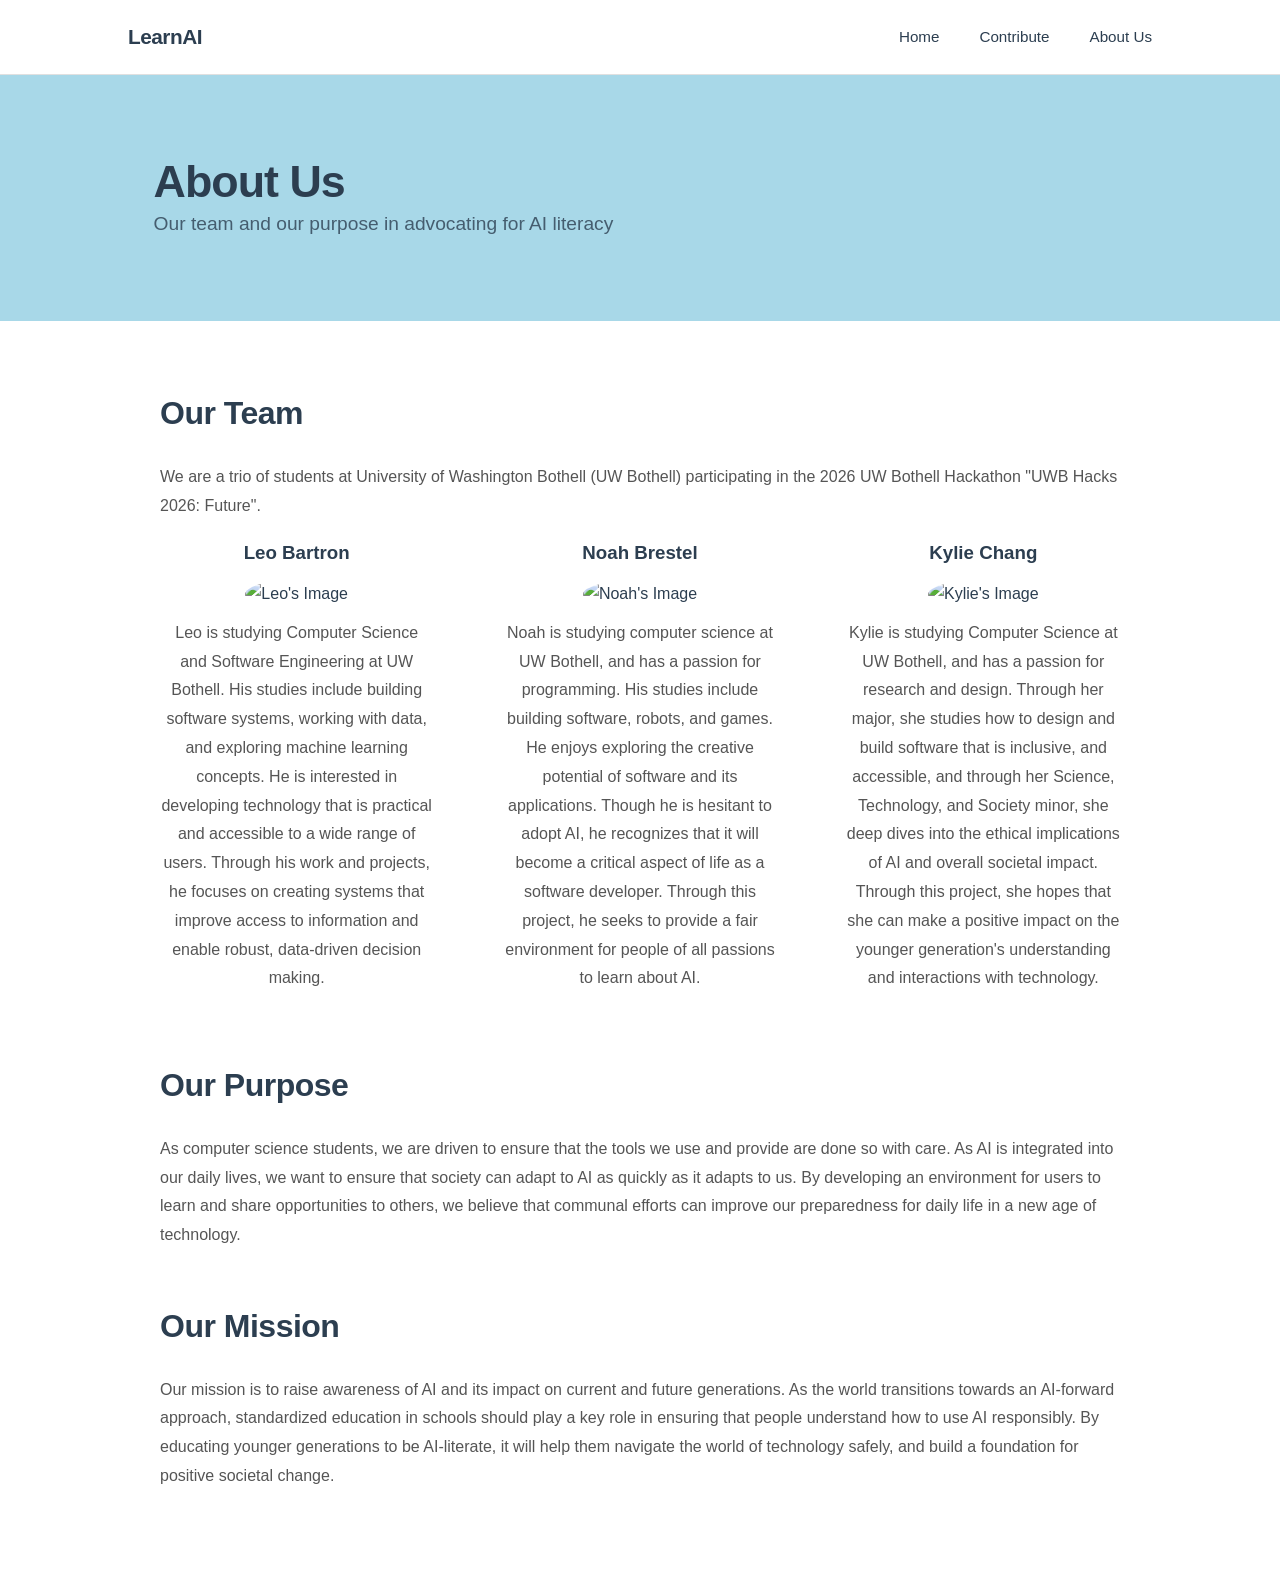
==== commit 31f34496: "Merge branch 'main' of github.com:BountyBro/uwbHacks2026 into interactive-features" ====
--- a/aboutus.html
+++ b/aboutus.html
@@ -38,7 +38,10 @@
                     <div class="column">
                         <h3>Leo Bartron</h3>
                         <img src="images/Leo.jpg" alt="Leo's Image" style="border-radius: 50%;">
-                        <p>Leo is studying computer science at UW Bothell, and has a passion for software development.
+                        <p>Leo is studying Computer Science and Software Engineering at UW Bothell. His studies include building software 
+                            systems, working with data, and exploring machine learning concepts. He is interested in developing technology 
+                            that is practical and accessible to a wide range of users. Through his work and projects, he focuses on creating 
+                            systems that improve access to information and enable robust, data-driven decision making.
                         </p>
                     </div>
                     <div class="column">
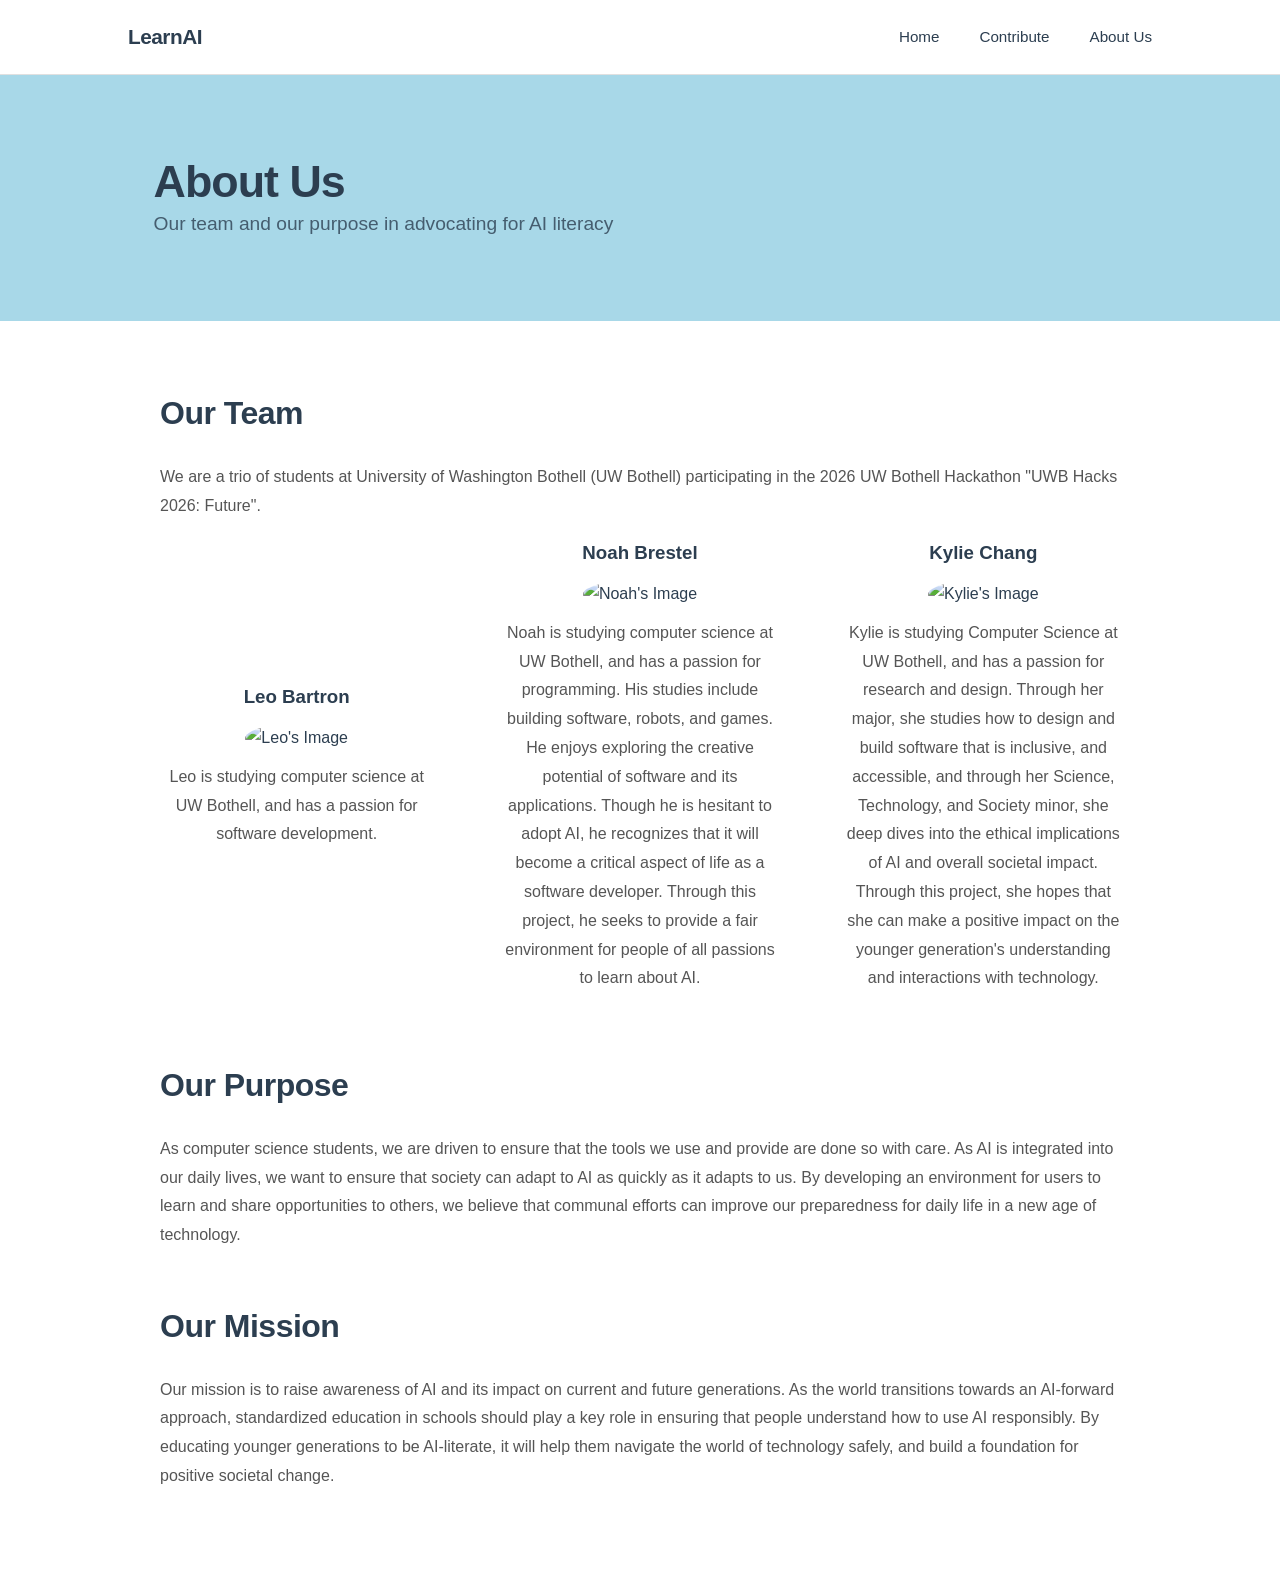
==== commit e8457831: "Merge branch 'main' of https://github.com/BountyBro/uwbHacks2026" ====
--- a/aboutus.html
+++ b/aboutus.html
@@ -38,10 +38,7 @@
                     <div class="column">
                         <h3>Leo Bartron</h3>
                         <img src="images/Leo.jpg" alt="Leo's Image" style="border-radius: 50%;">
-                        <p>Leo is studying Computer Science and Software Engineering at UW Bothell. His studies include building software 
-                            systems, working with data, and exploring machine learning concepts. He is interested in developing technology 
-                            that is practical and accessible to a wide range of users. Through his work and projects, he focuses on creating 
-                            systems that improve access to information and enable robust, data-driven decision making.
+                        <p>Leo is studying computer science at UW Bothell, and has a passion for software development.
                         </p>
                     </div>
                     <div class="column">
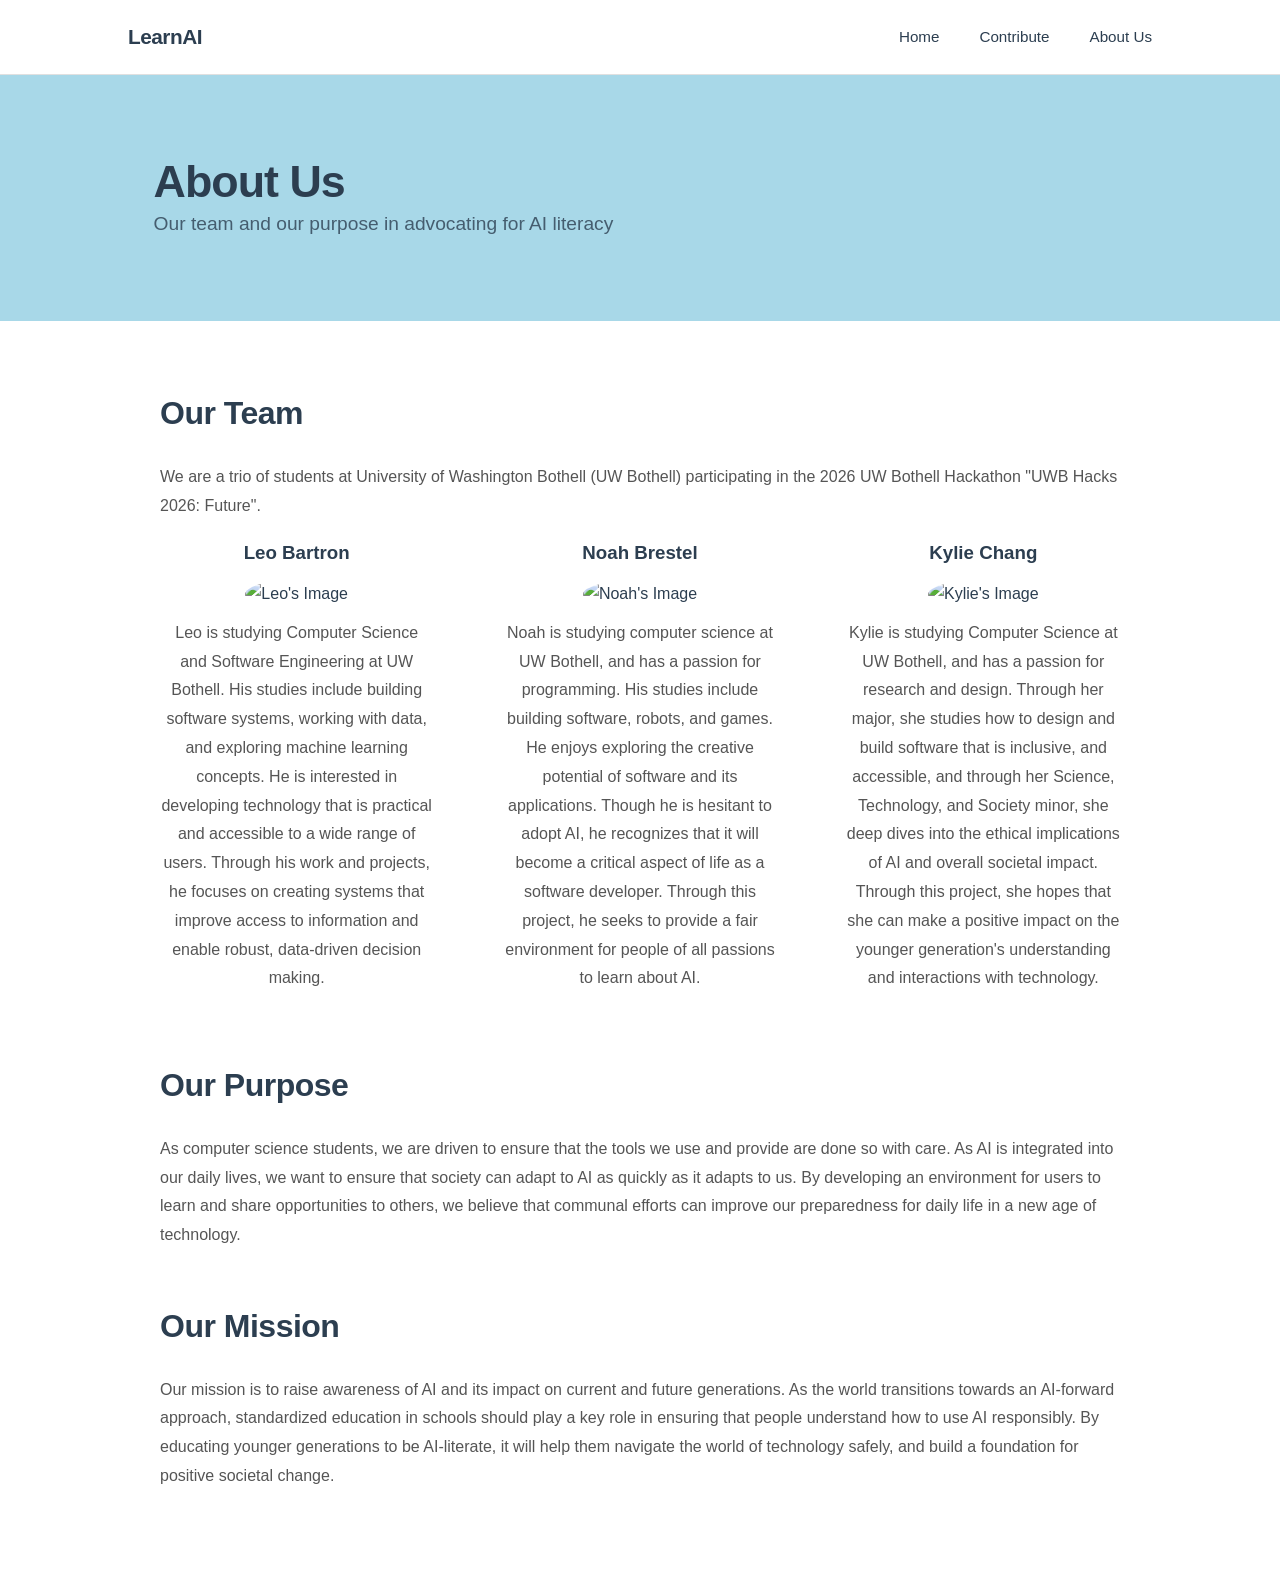
==== commit 306e3938: "Merge pull request #12 from BountyBro/interactive-features Interactive features" ====
--- a/aboutus.html
+++ b/aboutus.html
@@ -38,7 +38,10 @@
                     <div class="column">
                         <h3>Leo Bartron</h3>
                         <img src="images/Leo.jpg" alt="Leo's Image" style="border-radius: 50%;">
-                        <p>Leo is studying computer science at UW Bothell, and has a passion for software development.
+                        <p>Leo is studying Computer Science and Software Engineering at UW Bothell. His studies include building software 
+                            systems, working with data, and exploring machine learning concepts. He is interested in developing technology 
+                            that is practical and accessible to a wide range of users. Through his work and projects, he focuses on creating 
+                            systems that improve access to information and enable robust, data-driven decision making.
                         </p>
                     </div>
                     <div class="column">
